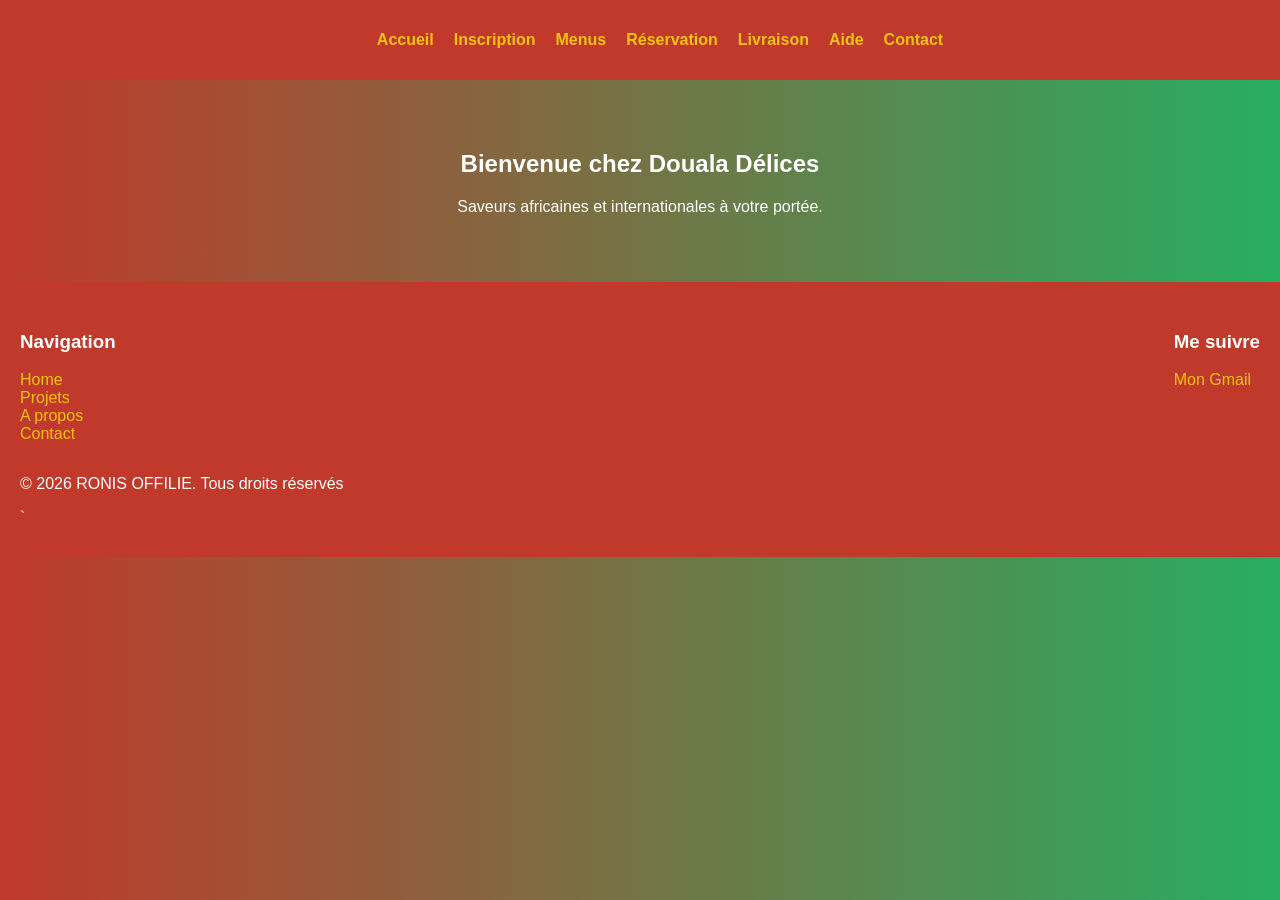
==== index.html @ bcc73917 "Modification du nom du fichier Accueil en index" ====
<!DOCTYPE html>
<html lang="fr">
<head>
  <meta charset="UTF-8">
  <title>Accueil - Douala Délices</title>
  <link rel="stylesheet" href="accueil.css">
</head>
<body>
  <header>
    <nav>
      <ul>
        <li><a href="accueil.html">Accueil</a></li>
        <li><a href="inscription.html">Inscription</a></li>
        <li><a href="menus.html">Menus</a></li>
        <li><a href="reservation.html">Réservation</a></li>
        <li><a href="livraison.html">Livraison</a></li>
        <li><a href="aide.html">Aide</a></li>
        <li><a href="contact.html">Contact</a></li>
      </ul>
    </nav>
  </header>

  <section class="hero">
    <h1>Bienvenue chez Douala Délices</h1>
    <p>Saveurs africaines et internationales à votre portée.</p>
  </section>

  <!-- Footer -->
    <footer class="footer">
        <div class="footer-container">
            <!-- Navigation -->
            <div class="footer-links">
                <h3>Navigation</h3>
                <ul>
                    <li><a href="menu.html">Home</a></li>
                    <li><a href="Mes projets.html">Projets</a></li>
                    <li><a href="about.html">A propos</a></li>
                    <li><a href="contact.html">Contact</a></li>
                </ul>
            </div>
            <!-- Réseaux sociaux -->
            <div class="footer-social">
                <h3>Me suivre</h3>
                <ul>
                    <li><a href="mailto:offilieoffilie@gmail.com">Mon Gmail</a></li>
                </ul>
                    <div class="social-icons">
                        <a href="https://www.tiktok.com/@linformaticien18" target="_blank" class="tiktok"><i class="fab fa-tiktok"></i></a>
                        <a href="https://github.com/ronisia-a11" target="_blank" class="github"><i class="fab fa-github"></i></a>
                        <a href="https://www.linkedin.com/in/ronis-offilie-falleu-lendeu-3676a8395/" target="_blank" class="linkedin"><i class="fab fa-linkedin"></i></a>
                    </div>
            </div>
        </div>
        <div class="footer-bottom">
          <p>&copy; 2026 RONIS OFFILIE. Tous droits réservés</p>
 `      </div>
  </footer>

</body>
</html>
---- accueil.css ----
html {
  scroll-behavior: smooth;
}

body {
  font-family: 'Segoe UI', sans-serif;
  margin: 0;
  background: linear-gradient(to right, #C0392B, #27AE60);
}

header {
  background-color: #C0392B;
  padding: 15px;
}

nav ul {
  list-style: none;
  display: flex;
  justify-content: center;
  gap: 20px;
}

nav a {
  color: #F1C40F;
  text-decoration: none;
  font-weight: bold;
}

.hero {
  text-align: center;
  padding: 50px;
  background: linear-gradient(to right, #C0392B, #27AE60);
  color: white;
}

/* Footer */
.footer {
  background-color: #C0392B;
  color: white;
  padding: 30px 20px;
}

.footer-container {
  display: flex;
  justify-content: space-between;
  flex-wrap: wrap;
}

.footer-links ul, .footer-social ul {
  list-style: none;
  padding: 0;
}

.footer-links a, .footer-social a {
  color: #F1C40F;
  text-decoration: none;
}

/* Icônes colorées */
.social-icons a {
  margin: 0 10px;
  font-size: 24px;
}

.tiktok { color: #000000; }
.github { color: #333333; }
.linkedin { color: #0077B5; }
.Whatsapp { color: #25D366; }
.Telephone { color: #C0392B; }

/* Responsive */
@media (max-width: 600px) {
  .footer-container {
    flex-direction: column;
    text-align: center;
  }
  .social-icons {
    justify-content: center;
  }
}
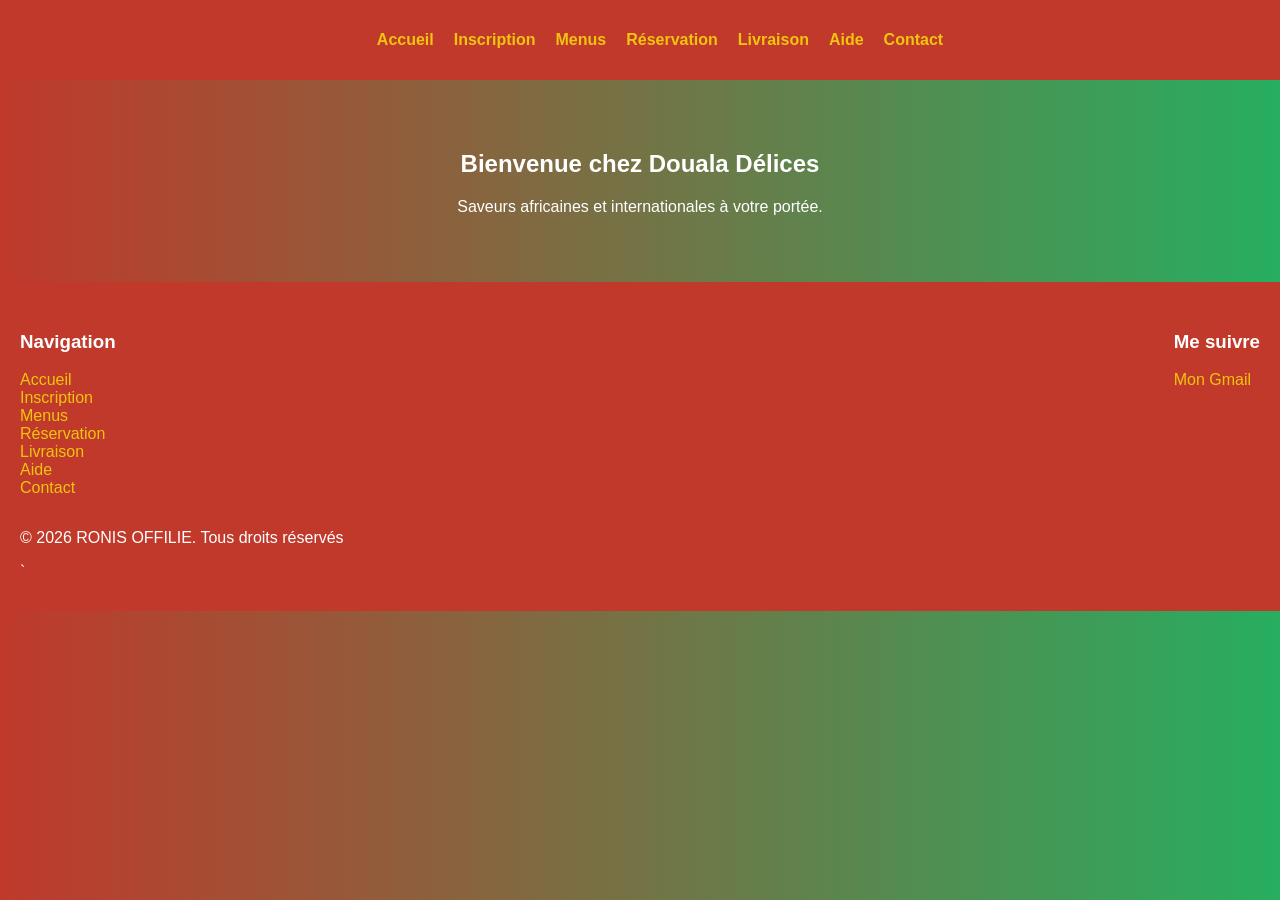
==== commit 0607dd4d: "Modification des liens des navbar et footers" ====
--- a/index.html
+++ b/index.html
@@ -9,7 +9,7 @@
   <header>
     <nav>
       <ul>
-        <li><a href="accueil.html">Accueil</a></li>
+        <li><a href="index.html">Accueil</a></li>
         <li><a href="inscription.html">Inscription</a></li>
         <li><a href="menus.html">Menus</a></li>
         <li><a href="reservation.html">Réservation</a></li>
@@ -32,10 +32,13 @@
             <div class="footer-links">
                 <h3>Navigation</h3>
                 <ul>
-                    <li><a href="menu.html">Home</a></li>
-                    <li><a href="Mes projets.html">Projets</a></li>
-                    <li><a href="about.html">A propos</a></li>
-                    <li><a href="contact.html">Contact</a></li>
+                  <li><a href="index.html">Accueil</a></li>
+                  <li><a href="inscription.html">Inscription</a></li>
+                  <li><a href="menus.html">Menus</a></li>
+                  <li><a href="reservation.html">Réservation</a></li>
+                  <li><a href="livraison.html">Livraison</a></li>
+                  <li><a href="aide.html">Aide</a></li>
+                  <li><a href="contact.html">Contact</a></li>
                 </ul>
             </div>
             <!-- Réseaux sociaux -->
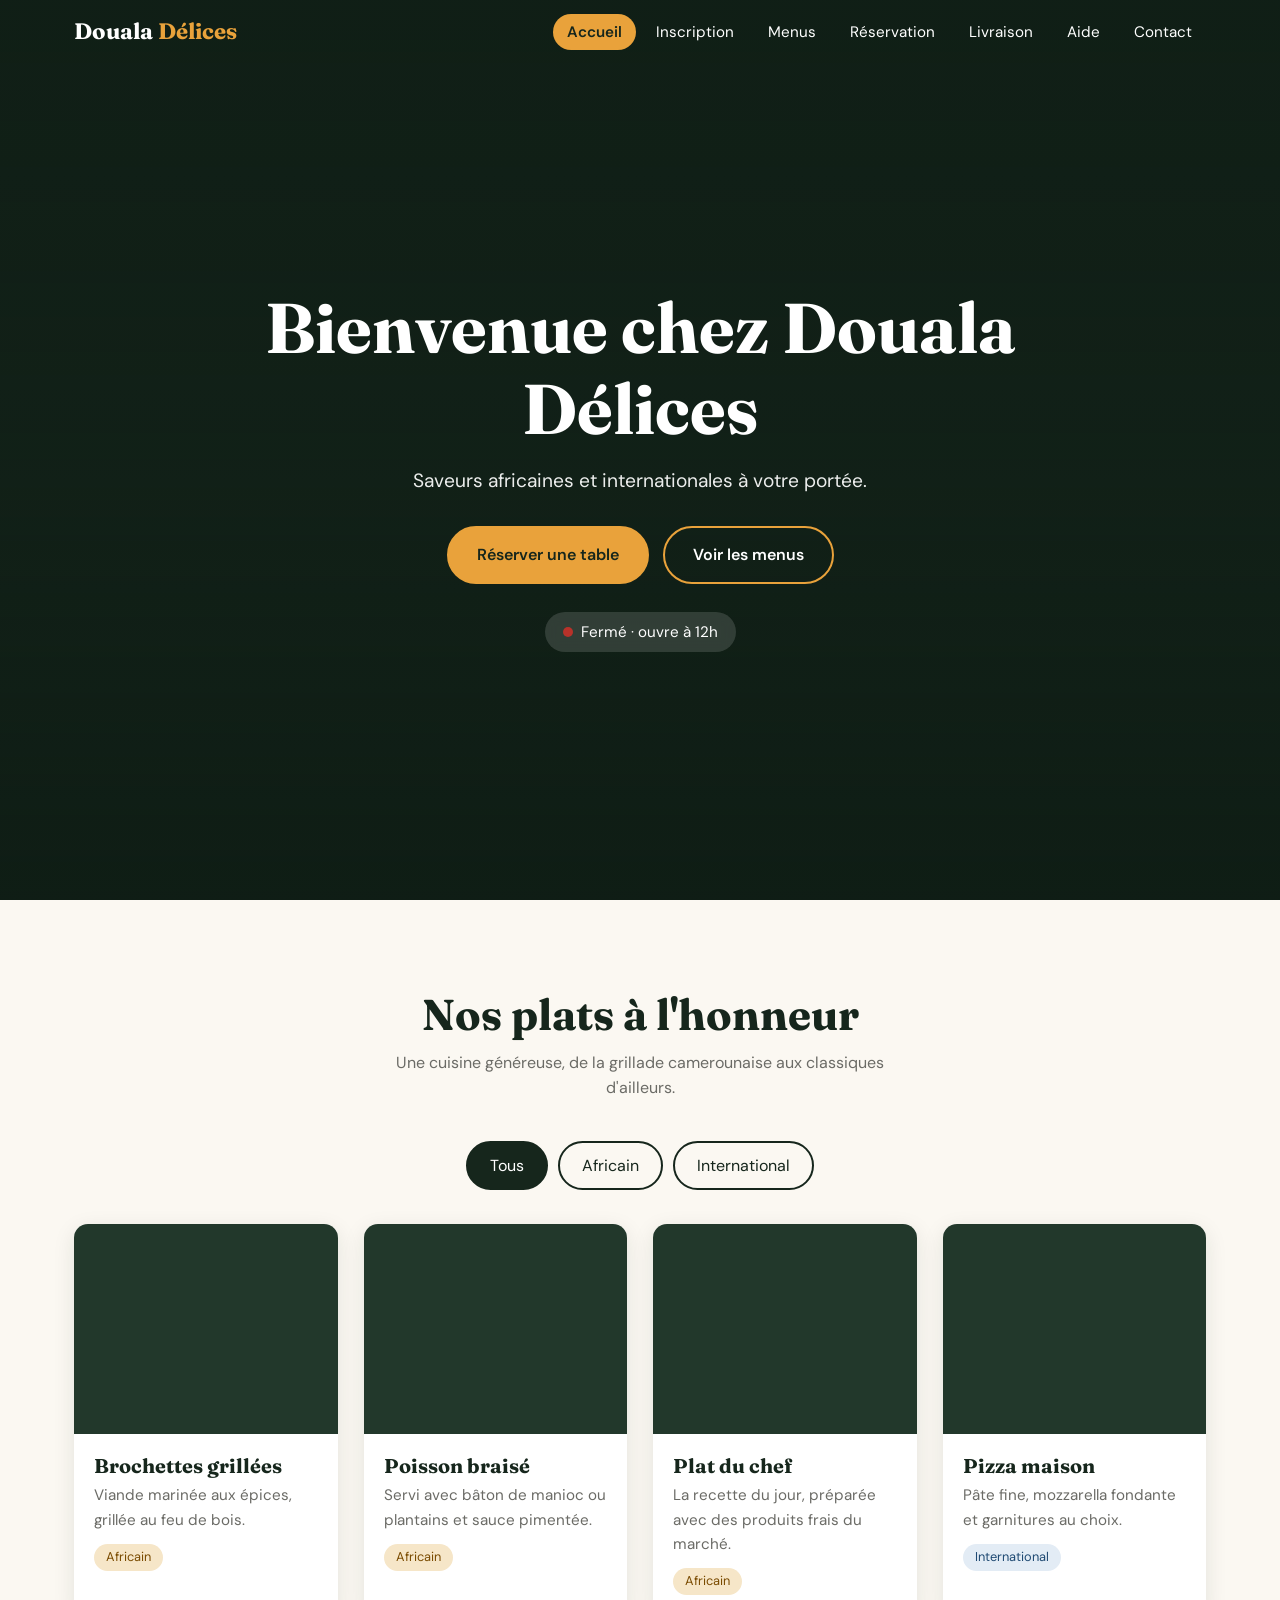
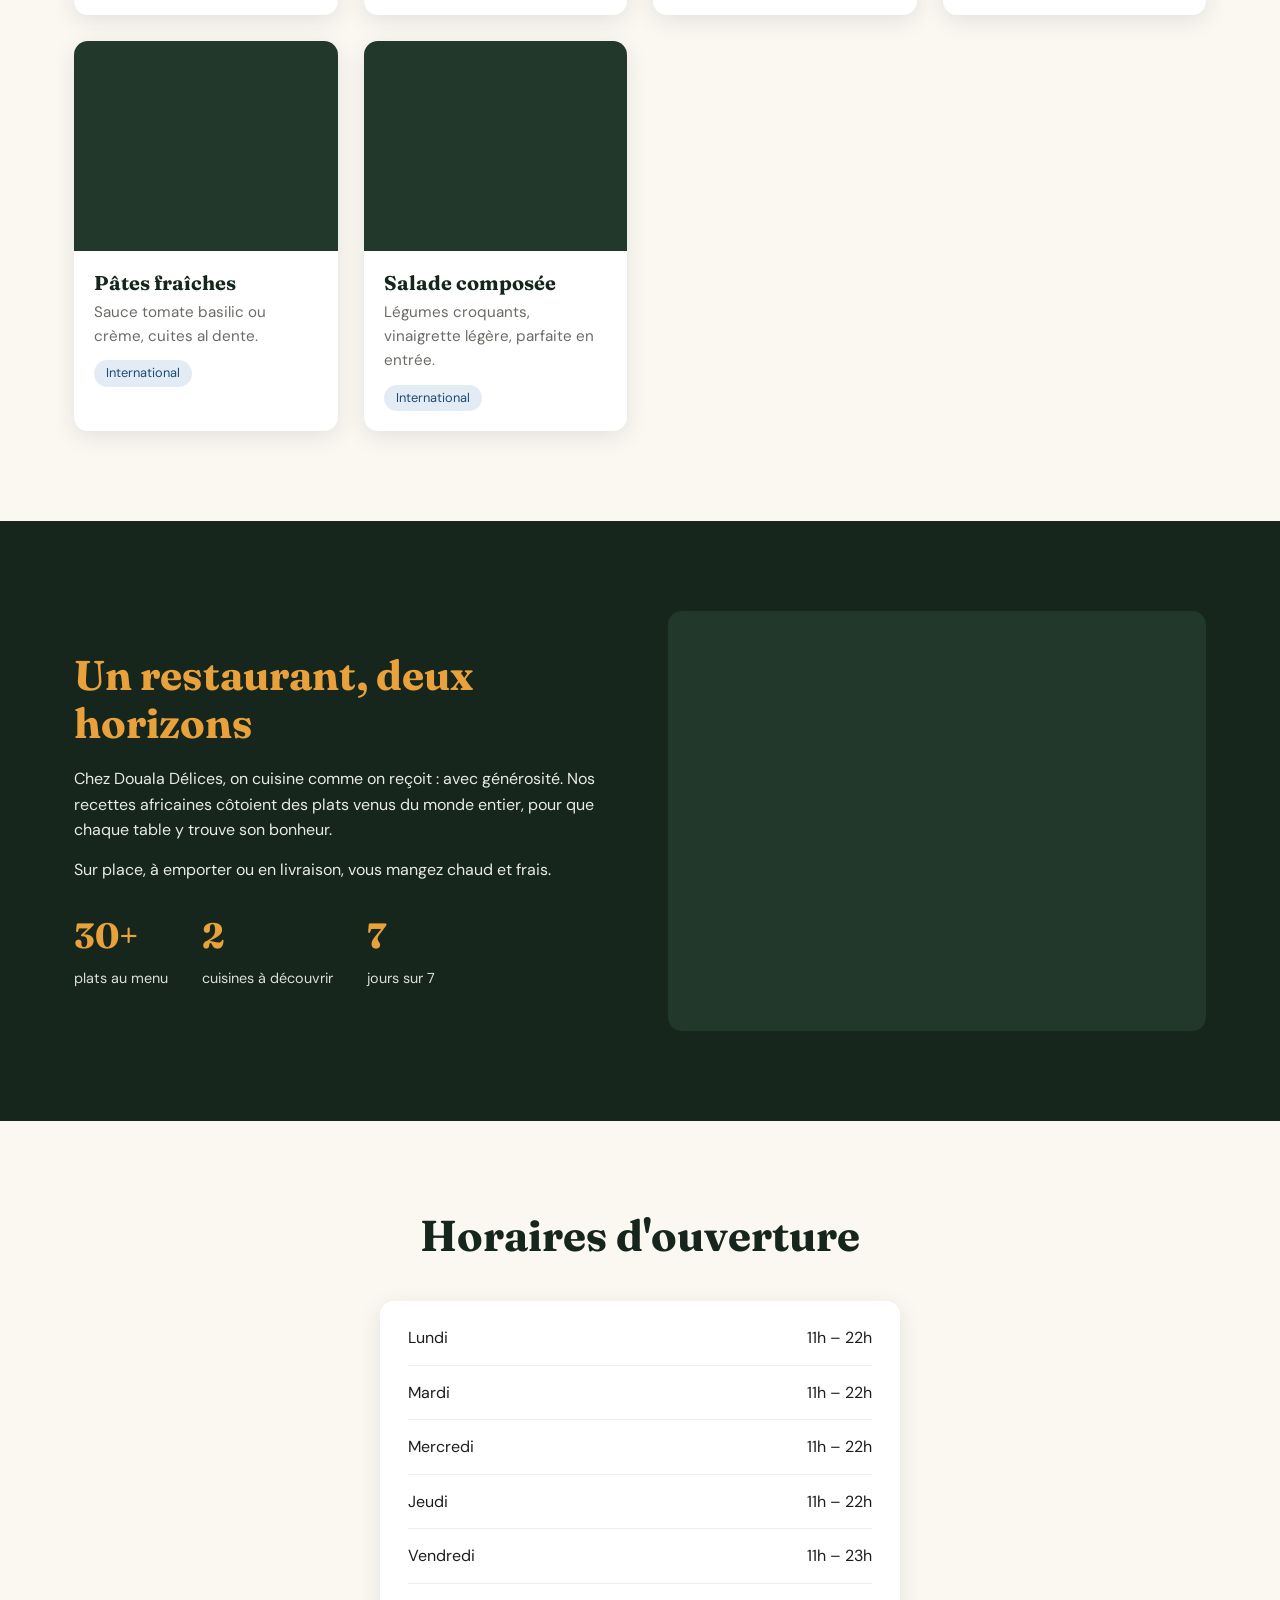
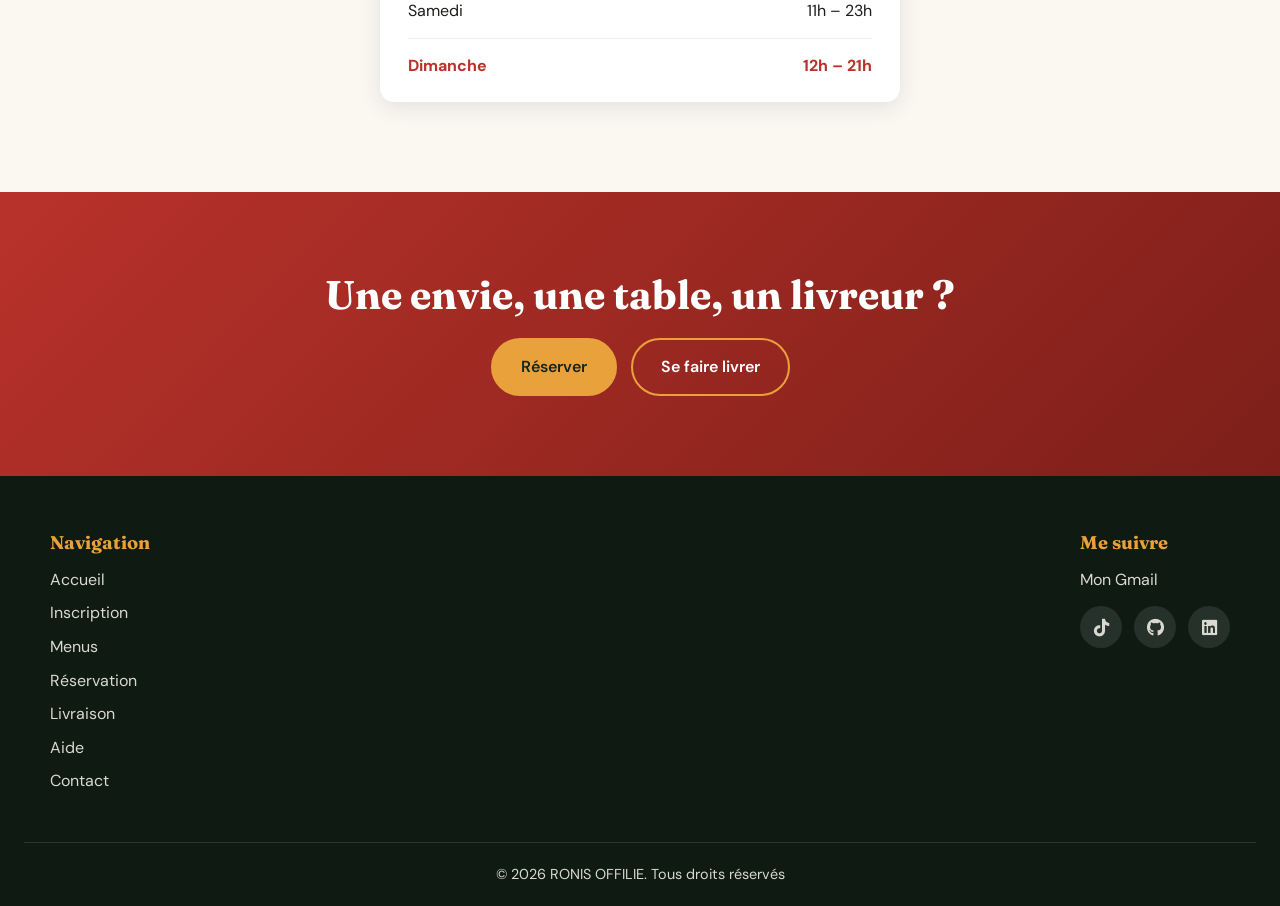
==== commit 3916501a: "Redesign des pages Accueil et inscription, modification du fichier livraison.html, ajout des fichier" ====
--- a/index.html
+++ b/index.html
@@ -2,14 +2,20 @@
 <html lang="fr">
 <head>
   <meta charset="UTF-8">
+  <meta name="viewport" content="width=device-width, initial-scale=1">
   <title>Accueil - Douala Délices</title>
+  <link rel="preconnect" href="https://fonts.googleapis.com">
+  <link href="https://fonts.googleapis.com/css2?family=DM+Sans:wght@400;500;700&family=Fraunces:opsz,wght@9..144,600;9..144,700&display=swap" rel="stylesheet">
+  <link rel="stylesheet" href="https://cdnjs.cloudflare.com/ajax/libs/font-awesome/6.5.1/css/all.min.css">
   <link rel="stylesheet" href="accueil.css">
 </head>
 <body>
-  <header>
+  <header id="entete">
     <nav>
-      <ul>
-        <li><a href="index.html">Accueil</a></li>
+      <a class="logo" href="index.html">Douala <span>Délices</span></a>
+      <button class="burger" id="burger" aria-label="Ouvrir le menu" aria-expanded="false">&#9776;</button>
+      <ul id="liens">
+        <li><a href="index.html" class="actif">Accueil</a></li>
         <li><a href="inscription.html">Inscription</a></li>
         <li><a href="menus.html">Menus</a></li>
         <li><a href="reservation.html">Réservation</a></li>
@@ -21,43 +27,181 @@
   </header>
 
   <section class="hero">
-    <h1>Bienvenue chez Douala Délices</h1>
-    <p>Saveurs africaines et internationales à votre portée.</p>
+    <div class="slide on" style="background-image:url('https://images.unsplash.com/photo-1414235077428-338989a2e8c0?auto=format&fit=crop&w=1600&q=70')"></div>
+    <div class="slide" style="background-image:url('https://images.unsplash.com/photo-1517248135467-4c7edcad34c4?auto=format&fit=crop&w=1600&q=70')"></div>
+    <div class="slide" style="background-image:url('https://images.unsplash.com/photo-1504674900247-0877df9cc836?auto=format&fit=crop&w=1600&q=70')"></div>
+    <div class="hero-contenu">
+      <h1>Bienvenue chez Douala Délices</h1>
+      <p>Saveurs africaines et internationales à votre portée.</p>
+      <div class="boutons">
+        <a class="btn btn-or" href="reservation.html">Réserver une table</a>
+        <a class="btn btn-ghost" href="menus.html">Voir les menus</a>
+      </div>
+      <div class="statut" id="statut"><i></i><span>Horaires du jour…</span></div>
+    </div>
+  </section>
+
+  <section class="bloc" id="plats">
+    <div class="titre reveal">
+      <h2>Nos plats à l'honneur</h2>
+      <p>Une cuisine généreuse, de la grillade camerounaise aux classiques d'ailleurs.</p>
+    </div>
+    <div class="filtres reveal" role="group" aria-label="Filtrer les plats">
+      <button class="actif" data-filtre="tous">Tous</button>
+      <button data-filtre="africain">Africain</button>
+      <button data-filtre="international">International</button>
+    </div>
+    <div class="plats">
+      <article class="plat reveal" data-cat="africain">
+        <div class="photo" style="background-image:url('https://images.unsplash.com/photo-1555939594-58d7cb561ad1?auto=format&fit=crop&w=800&q=70')"></div>
+        <div class="txt"><h3>Brochettes grillées</h3><p>Viande marinée aux épices, grillée au feu de bois.</p><span class="tag">Africain</span></div>
+      </article>
+      <article class="plat reveal" data-cat="africain">
+        <div class="photo" style="background-image:url('https://images.unsplash.com/photo-1467003909585-2f8a72700288?auto=format&fit=crop&w=800&q=70')"></div>
+        <div class="txt"><h3>Poisson braisé</h3><p>Servi avec bâton de manioc ou plantains et sauce pimentée.</p><span class="tag">Africain</span></div>
+      </article>
+      <article class="plat reveal" data-cat="africain">
+        <div class="photo" style="background-image:url('https://images.unsplash.com/photo-1504674900247-0877df9cc836?auto=format&fit=crop&w=800&q=70')"></div>
+        <div class="txt"><h3>Plat du chef</h3><p>La recette du jour, préparée avec des produits frais du marché.</p><span class="tag">Africain</span></div>
+      </article>
+      <article class="plat reveal" data-cat="international">
+        <div class="photo" style="background-image:url('https://images.unsplash.com/photo-1565299624946-b28f40a0ae38?auto=format&fit=crop&w=800&q=70')"></div>
+        <div class="txt"><h3>Pizza maison</h3><p>Pâte fine, mozzarella fondante et garnitures au choix.</p><span class="tag">International</span></div>
+      </article>
+      <article class="plat reveal" data-cat="international">
+        <div class="photo" style="background-image:url('https://images.unsplash.com/photo-1473093295043-cdd812d0e601?auto=format&fit=crop&w=800&q=70')"></div>
+        <div class="txt"><h3>Pâtes fraîches</h3><p>Sauce tomate basilic ou crème, cuites al dente.</p><span class="tag">International</span></div>
+      </article>
+      <article class="plat reveal" data-cat="international">
+        <div class="photo" style="background-image:url('https://images.unsplash.com/photo-1546069901-ba9599a7e63c?auto=format&fit=crop&w=800&q=70')"></div>
+        <div class="txt"><h3>Salade composée</h3><p>Légumes croquants, vinaigrette légère, parfaite en entrée.</p><span class="tag">International</span></div>
+      </article>
+    </div>
+  </section>
+
+  <section class="apropos">
+    <div class="apropos-grille">
+      <div class="reveal">
+        <h2>Un restaurant, deux horizons</h2>
+        <p>Chez Douala Délices, on cuisine comme on reçoit : avec générosité. Nos recettes africaines côtoient des plats venus du monde entier, pour que chaque table y trouve son bonheur.</p>
+        <p>Sur place, à emporter ou en livraison, vous mangez chaud et frais.</p>
+        <div class="chiffres">
+          <div><strong data-cible="30">0</strong><span>plats au menu</span></div>
+          <div><strong data-cible="2">0</strong><span>cuisines à découvrir</span></div>
+          <div><strong data-cible="7">0</strong><span>jours sur 7</span></div>
+        </div>
+      </div>
+      <div class="img reveal" style="background-image:url('https://images.unsplash.com/photo-1559339352-11d035aa65de?auto=format&fit=crop&w=900&q=70')" role="img" aria-label="Salle du restaurant"></div>
+    </div>
+  </section>
+
+  <section class="bloc" id="horaires">
+    <div class="titre reveal"><h2>Horaires d'ouverture</h2></div>
+    <ul class="horaires reveal" id="liste-horaires">
+      <li data-j="1"><span>Lundi</span><span>11h – 22h</span></li>
+      <li data-j="2"><span>Mardi</span><span>11h – 22h</span></li>
+      <li data-j="3"><span>Mercredi</span><span>11h – 22h</span></li>
+      <li data-j="4"><span>Jeudi</span><span>11h – 22h</span></li>
+      <li data-j="5"><span>Vendredi</span><span>11h – 23h</span></li>
+      <li data-j="6"><span>Samedi</span><span>11h – 23h</span></li>
+      <li data-j="0"><span>Dimanche</span><span>12h – 21h</span></li>
+    </ul>
+  </section>
+
+  <section class="appel">
+    <h2>Une envie, une table, un livreur ?</h2>
+    <div class="boutons">
+      <a class="btn btn-or" href="reservation.html">Réserver</a>
+      <a class="btn btn-ghost" href="livraison.html">Se faire livrer</a>
+    </div>
   </section>
 
   <!-- Footer -->
-    <footer class="footer">
-        <div class="footer-container">
-            <!-- Navigation -->
-            <div class="footer-links">
-                <h3>Navigation</h3>
-                <ul>
-                  <li><a href="index.html">Accueil</a></li>
-                  <li><a href="inscription.html">Inscription</a></li>
-                  <li><a href="menus.html">Menus</a></li>
-                  <li><a href="reservation.html">Réservation</a></li>
-                  <li><a href="livraison.html">Livraison</a></li>
-                  <li><a href="aide.html">Aide</a></li>
-                  <li><a href="contact.html">Contact</a></li>
-                </ul>
-            </div>
-            <!-- Réseaux sociaux -->
-            <div class="footer-social">
-                <h3>Me suivre</h3>
-                <ul>
-                    <li><a href="mailto:offilieoffilie@gmail.com">Mon Gmail</a></li>
-                </ul>
-                    <div class="social-icons">
-                        <a href="https://www.tiktok.com/@linformaticien18" target="_blank" class="tiktok"><i class="fab fa-tiktok"></i></a>
-                        <a href="https://github.com/ronisia-a11" target="_blank" class="github"><i class="fab fa-github"></i></a>
-                        <a href="https://www.linkedin.com/in/ronis-offilie-falleu-lendeu-3676a8395/" target="_blank" class="linkedin"><i class="fab fa-linkedin"></i></a>
-                    </div>
-            </div>
+  <footer class="footer">
+    <div class="footer-container">
+      <!-- Navigation -->
+      <div class="footer-links">
+        <h3>Navigation</h3>
+        <ul>
+          <li><a href="index.html">Accueil</a></li>
+          <li><a href="inscription.html">Inscription</a></li>
+          <li><a href="menus.html">Menus</a></li>
+          <li><a href="reservation.html">Réservation</a></li>
+          <li><a href="livraison.html">Livraison</a></li>
+          <li><a href="aide.html">Aide</a></li>
+          <li><a href="contact.html">Contact</a></li>
+        </ul>
+      </div>
+      <!-- Réseaux sociaux -->
+      <div class="footer-social">
+        <h3>Me suivre</h3>
+        <ul>
+          <li><a href="mailto:offilieoffilie@gmail.com">Mon Gmail</a></li>
+        </ul>
+        <div class="social-icons">
+          <a href="https://www.tiktok.com/@linformaticien18" target="_blank" class="tiktok" aria-label="TikTok"><i class="fab fa-tiktok"></i></a>
+          <a href="https://github.com/ronisia-a11" target="_blank" class="github" aria-label="GitHub"><i class="fab fa-github"></i></a>
+          <a href="https://www.linkedin.com/in/ronis-offilie-falleu-lendeu-3676a8395/" target="_blank" class="linkedin" aria-label="LinkedIn"><i class="fab fa-linkedin"></i></a>
         </div>
-        <div class="footer-bottom">
-          <p>&copy; 2026 RONIS OFFILIE. Tous droits réservés</p>
- `      </div>
+      </div>
+    </div>
+    <div class="footer-bottom">
+      <p>&copy; 2026 RONIS OFFILIE. Tous droits réservés</p>
+    </div>
   </footer>
 
+  <button id="haut" aria-label="Retour en haut">&#8593;</button>
+
+  <script>
+    // Menu mobile
+    const burger = document.getElementById('burger'), liens = document.getElementById('liens');
+    burger.addEventListener('click', () => {
+      const ouvert = liens.classList.toggle('ouvert');
+      burger.setAttribute('aria-expanded', ouvert);
+    });
+
+    // En-tête + bouton retour en haut
+    const entete = document.getElementById('entete'), haut = document.getElementById('haut');
+    function onScroll() {
+      entete.classList.toggle('scrolled', scrollY > 60);
+      haut.classList.toggle('visible', scrollY > 500);
+    }
+    addEventListener('scroll', onScroll); onScroll();
+    haut.addEventListener('click', () => scrollTo({ top: 0, behavior: 'smooth' }));
+
+    // Diaporama du hero
+    const slides = document.querySelectorAll('.slide'); let s = 0;
+    setInterval(() => {
+      slides[s].classList.remove('on'); s = (s + 1) % slides.length; slides[s].classList.add('on');
+    }, 6000);
+
+    // Filtre des plats
+    const boutons = document.querySelectorAll('.filtres button'), plats = document.querySelectorAll('.plat');
+    boutons.forEach(b => b.addEventListener('click', () => {
+      boutons.forEach(x => x.classList.remove('actif')); b.classList.add('actif');
+      plats.forEach(p => p.classList.toggle('cache', b.dataset.filtre !== 'tous' && p.dataset.cat !== b.dataset.filtre));
+    }));
+
+    // Ouvert / fermé (heure de Douala)
+    const H = { 0: [12, 21], 1: [11, 22], 2: [11, 22], 3: [11, 22], 4: [11, 22], 5: [11, 23], 6: [11, 23] };
+    const maintenant = new Date(new Date().toLocaleString('en-US', { timeZone: 'Africa/Douala' }));
+    const j = maintenant.getDay(), h = maintenant.getHours() + maintenant.getMinutes() / 60;
+    const [o, f] = H[j], statut = document.getElementById('statut');
+    const ouvert = h >= o && h < f;
+    statut.classList.add(ouvert ? 'ouvert' : 'ferme');
+    statut.querySelector('span').textContent = ouvert ? `Ouvert maintenant · jusqu'à ${f}h` : `Fermé · ouvre à ${o}h`;
+    document.querySelector(`#liste-horaires li[data-j="${j}"]`).classList.add('auj');
+
+    // Apparition au défilement + compteurs
+    const io = new IntersectionObserver(es => es.forEach(e => {
+      if (!e.isIntersecting) return;
+      e.target.classList.add('vu'); io.unobserve(e.target);
+      e.target.querySelectorAll('[data-cible]').forEach(n => {
+        const cible = +n.dataset.cible; let v = 0;
+        const t = setInterval(() => { v += Math.max(1, Math.ceil(cible / 30)); if (v >= cible) { v = cible; clearInterval(t); } n.textContent = v + (cible >= 30 ? '+' : ''); }, 40);
+      });
+    }), { threshold: .15 });
+    document.querySelectorAll('.reveal').forEach(el => io.observe(el));
+  </script>
 </body>
 </html>
--- a/accueil.css
+++ b/accueil.css
@@ -1,82 +1,115 @@
-html {
-  scroll-behavior: smooth;
-}
+:root{--vert:#16261c;--vert2:#22382b;--or:#e9a23b;--rouge:#b8322a;--ivoire:#fbf8f2;--texte:#1d1d1b;--gris:#6b6b66;--r:14px}
+*{box-sizing:border-box;margin:0;padding:0}
+html{scroll-behavior:smooth}
+body{font-family:'DM Sans',system-ui,sans-serif;color:var(--texte);background:var(--ivoire);line-height:1.6}
+h1,h2,h3{font-family:'Fraunces',Georgia,serif;line-height:1.15}
+a{color:inherit;text-decoration:none}
+img{max-width:100%;display:block}
+:focus-visible{outline:3px solid var(--or);outline-offset:3px}
 
-body {
-  font-family: 'Segoe UI', sans-serif;
-  margin: 0;
-  background: linear-gradient(to right, #C0392B, #27AE60);
-}
+/* Navigation */
+header{position:fixed;inset:0 0 auto 0;z-index:50;transition:background .3s,box-shadow .3s}
+header.scrolled{background:var(--vert);box-shadow:0 4px 20px rgba(0,0,0,.25)}
+nav{max-width:1180px;margin:auto;padding:14px 24px;display:flex;align-items:center;justify-content:space-between}
+.logo{font-family:'Fraunces',serif;font-weight:700;font-size:1.4rem;color:#fff}
+.logo span{color:var(--or)}
+nav ul{list-style:none;display:flex;gap:6px}
+nav ul a{color:#fff;padding:8px 14px;border-radius:99px;font-size:.95rem;transition:background .2s}
+nav ul a:hover{background:rgba(255,255,255,.16)}
+nav ul a.actif{background:var(--or);color:var(--vert);font-weight:600}
+.burger{display:none;background:none;border:0;color:#fff;font-size:1.8rem;cursor:pointer}
 
-header {
-  background-color: #C0392B;
-  padding: 15px;
-}
+/* Hero */
+.hero{position:relative;min-height:100vh;display:grid;place-items:center;text-align:center;color:#fff;padding:120px 24px 80px;overflow:hidden;background:var(--vert)}
+.slide{position:absolute;inset:0;background-size:cover;background-position:center;opacity:0;transition:opacity 1.4s;transform:scale(1.05)}
+.slide.on{opacity:1;animation:zoom 9s linear forwards}
+@keyframes zoom{to{transform:scale(1.14)}}
+.hero::after{content:"";position:absolute;inset:0;background:linear-gradient(180deg,rgba(14,28,20,.7),rgba(14,28,20,.55) 50%,rgba(14,28,20,.85))}
+.hero-contenu{position:relative;z-index:2;max-width:760px}
+.hero h1{font-size:clamp(2.4rem,6vw,4.4rem);margin-bottom:16px}
+.hero p{font-size:1.2rem;opacity:.92;margin-bottom:30px}
+.boutons{display:flex;gap:14px;justify-content:center;flex-wrap:wrap}
+.btn{display:inline-block;padding:14px 28px;border-radius:99px;font-weight:600;border:2px solid var(--or);transition:transform .2s,background .2s,color .2s}
+.btn:hover{transform:translateY(-3px)}
+.btn-or{background:var(--or);color:var(--vert)}
+.btn-ghost{color:#fff}
+.btn-ghost:hover{background:#fff;color:var(--vert);border-color:#fff}
+.statut{position:relative;z-index:2;display:inline-flex;align-items:center;gap:8px;margin-top:28px;padding:8px 18px;border-radius:99px;background:rgba(255,255,255,.14);backdrop-filter:blur(6px);font-size:.95rem}
+.statut i{width:10px;height:10px;border-radius:50%;background:#7a7a7a}
+.statut.ouvert i{background:#4fd16a;box-shadow:0 0 0 4px rgba(79,209,106,.3)}
+.statut.ferme i{background:var(--rouge)}
 
-nav ul {
-  list-style: none;
-  display: flex;
-  justify-content: center;
-  gap: 20px;
-}
+/* Sections */
+section.bloc{max-width:1180px;margin:auto;padding:90px 24px}
+.titre{text-align:center;margin-bottom:40px}
+.titre h2{font-size:clamp(1.8rem,4vw,2.7rem);color:var(--vert)}
+.titre p{color:var(--gris);max-width:560px;margin:10px auto 0}
 
-nav a {
-  color: #F1C40F;
-  text-decoration: none;
-  font-weight: bold;
-}
+/* Filtres + plats */
+.filtres{display:flex;gap:10px;justify-content:center;margin-bottom:34px;flex-wrap:wrap}
+.filtres button{font:inherit;padding:10px 22px;border-radius:99px;border:2px solid var(--vert);background:transparent;color:var(--vert);cursor:pointer;transition:.2s}
+.filtres button:hover{background:rgba(22,38,28,.08)}
+.filtres button.actif{background:var(--vert);color:#fff}
+.plats{display:grid;grid-template-columns:repeat(auto-fit,minmax(260px,1fr));gap:26px}
+.plat{background:#fff;border-radius:var(--r);overflow:hidden;box-shadow:0 6px 22px rgba(22,38,28,.1);transition:transform .25s,opacity .3s}
+.plat:hover{transform:translateY(-6px)}
+.plat.cache{display:none}
+.plat .photo{height:210px;background:var(--vert2) center/cover}
+.plat div.txt{padding:20px}
+.plat h3{font-size:1.25rem;margin-bottom:6px;color:var(--vert)}
+.plat p{color:var(--gris);font-size:.95rem}
+.tag{display:inline-block;margin-top:12px;font-size:.8rem;padding:3px 12px;border-radius:99px;background:#f6e6c8;color:#7a4b00}
+.plat[data-cat=international] .tag{background:#e3ecf5;color:#1f4a73}
 
-.hero {
-  text-align: center;
-  padding: 50px;
-  background: linear-gradient(to right, #C0392B, #27AE60);
-  color: white;
-}
+/* À propos */
+.apropos{background:var(--vert);color:#fff}
+.apropos-grille{max-width:1180px;margin:auto;padding:90px 24px;display:grid;grid-template-columns:1fr 1fr;gap:56px;align-items:center}
+.apropos h2{font-size:clamp(1.8rem,4vw,2.6rem);margin-bottom:18px;color:var(--or)}
+.apropos p{opacity:.9;margin-bottom:14px}
+.apropos .img{height:420px;border-radius:var(--r);background:var(--vert2) center/cover}
+.chiffres{display:flex;gap:34px;margin-top:26px}
+.chiffres strong{display:block;font-family:'Fraunces',serif;font-size:2.2rem;color:var(--or)}
+.chiffres span{font-size:.9rem;opacity:.85}
+
+/* Horaires */
+.horaires{max-width:520px;margin:auto;background:#fff;border-radius:var(--r);padding:10px 28px;box-shadow:0 6px 22px rgba(22,38,28,.1)}
+.horaires li{list-style:none;display:flex;justify-content:space-between;padding:14px 0;border-bottom:1px solid #eee}
+.horaires li:last-child{border:0}
+.horaires li.auj{font-weight:700;color:var(--rouge)}
+
+/* Appel final */
+.appel{text-align:center;padding:80px 24px;background:linear-gradient(135deg,var(--rouge),#7d1f19);color:#fff}
+.appel h2{font-size:clamp(1.7rem,4vw,2.5rem);margin-bottom:20px}
 
 /* Footer */
-.footer {
-  background-color: #C0392B;
-  color: white;
-  padding: 30px 20px;
+.footer{background:#0f1a13;color:#d9d9d2;padding:56px 24px 0}
+.footer-container{max-width:1180px;margin:auto;display:flex;justify-content:space-between;gap:40px;flex-wrap:wrap}
+.footer h3{color:var(--or);margin-bottom:14px;font-size:1.15rem}
+.footer ul{list-style:none}
+.footer li{margin-bottom:8px}
+.footer a:hover{color:var(--or)}
+.social-icons{display:flex;gap:12px;margin-top:14px}
+.social-icons a{width:42px;height:42px;display:grid;place-items:center;border-radius:50%;background:rgba(255,255,255,.1);font-size:1.1rem;transition:.2s}
+.social-icons a:hover{background:var(--or);color:var(--vert);transform:translateY(-3px)}
+.footer-bottom{text-align:center;margin-top:40px;padding:20px;border-top:1px solid rgba(255,255,255,.12);font-size:.9rem}
+
+/* Retour en haut */
+#haut{position:fixed;right:20px;bottom:20px;width:48px;height:48px;border:0;border-radius:50%;background:var(--or);color:var(--vert);font-size:1.3rem;cursor:pointer;opacity:0;pointer-events:none;transition:.3s;z-index:40}
+#haut.visible{opacity:1;pointer-events:auto}
+
+/* Apparition au défilement (une seule fois, discrète) */
+.reveal{opacity:0;transform:translateY(24px);transition:opacity .7s,transform .7s}
+.reveal.vu{opacity:1;transform:none}
+
+@media(max-width:820px){
+  .burger{display:block}
+  nav ul{position:absolute;top:100%;left:0;right:0;flex-direction:column;background:var(--vert);padding:10px 24px 20px;display:none}
+  nav ul.ouvert{display:flex}
+  .apropos-grille{grid-template-columns:1fr}
+  .apropos .img{height:280px}
+  .footer-container{flex-direction:column}
 }
-
-.footer-container {
-  display: flex;
-  justify-content: space-between;
-  flex-wrap: wrap;
+@media(prefers-reduced-motion:reduce){
+  *{animation:none!important;transition:none!important;scroll-behavior:auto!important}
+  .reveal{opacity:1;transform:none}
 }
-
-.footer-links ul, .footer-social ul {
-  list-style: none;
-  padding: 0;
-}
-
-.footer-links a, .footer-social a {
-  color: #F1C40F;
-  text-decoration: none;
-}
-
-/* Icônes colorées */
-.social-icons a {
-  margin: 0 10px;
-  font-size: 24px;
-}
-
-.tiktok { color: #000000; }
-.github { color: #333333; }
-.linkedin { color: #0077B5; }
-.Whatsapp { color: #25D366; }
-.Telephone { color: #C0392B; }
-
-/* Responsive */
-@media (max-width: 600px) {
-  .footer-container {
-    flex-direction: column;
-    text-align: center;
-  }
-  .social-icons {
-    justify-content: center;
-  }
-}
-
-
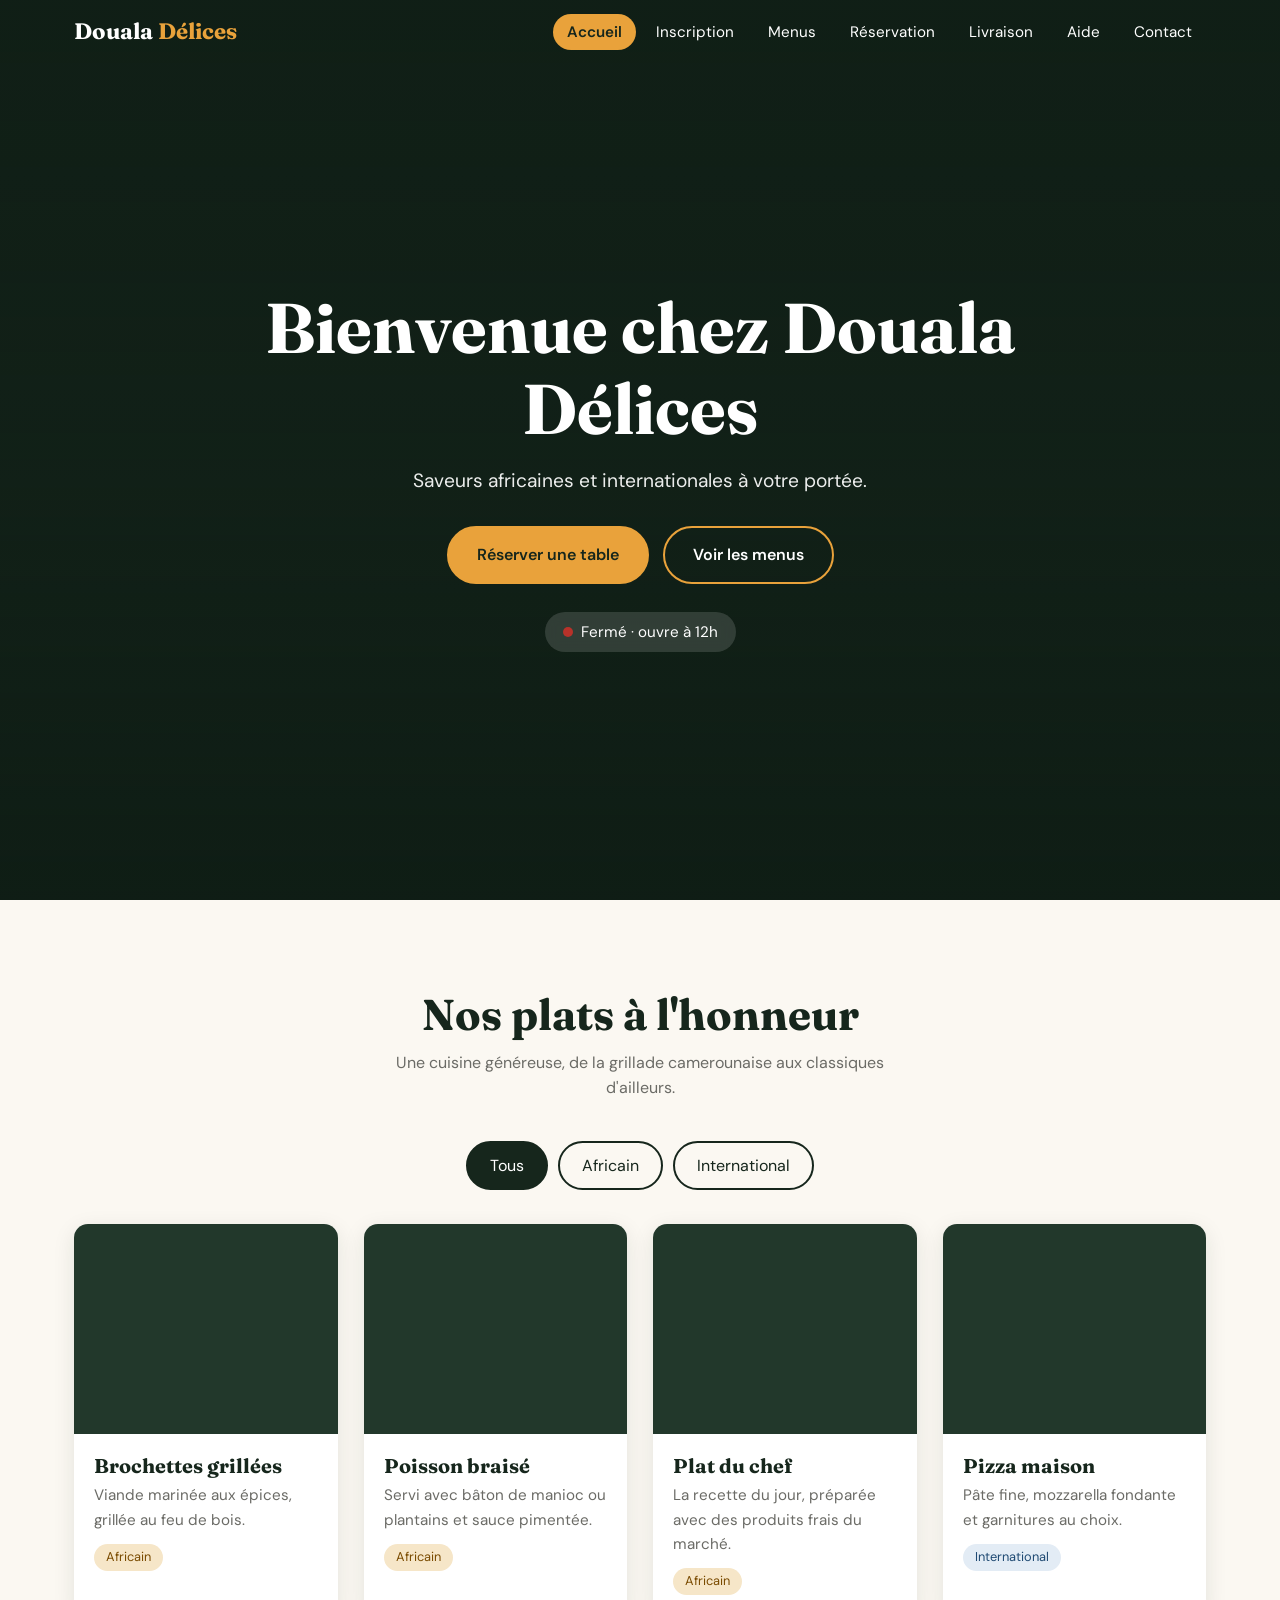
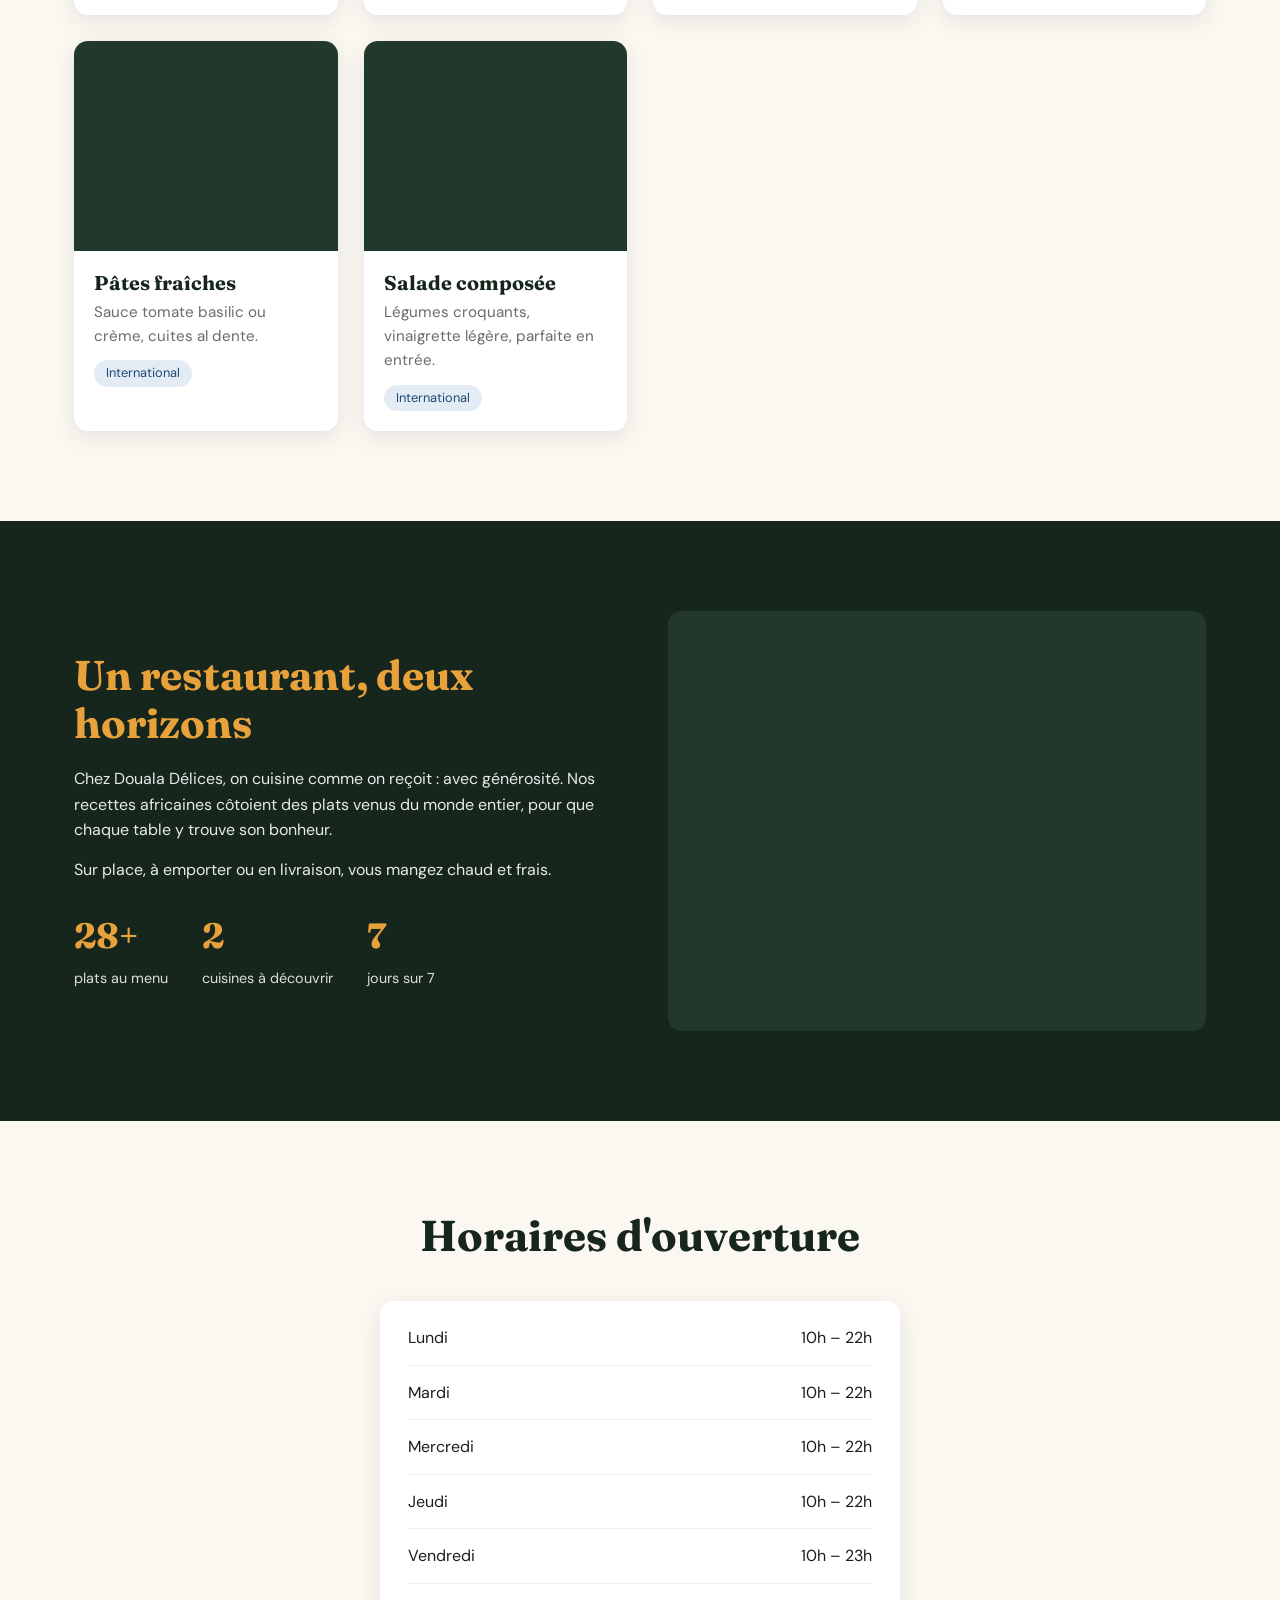
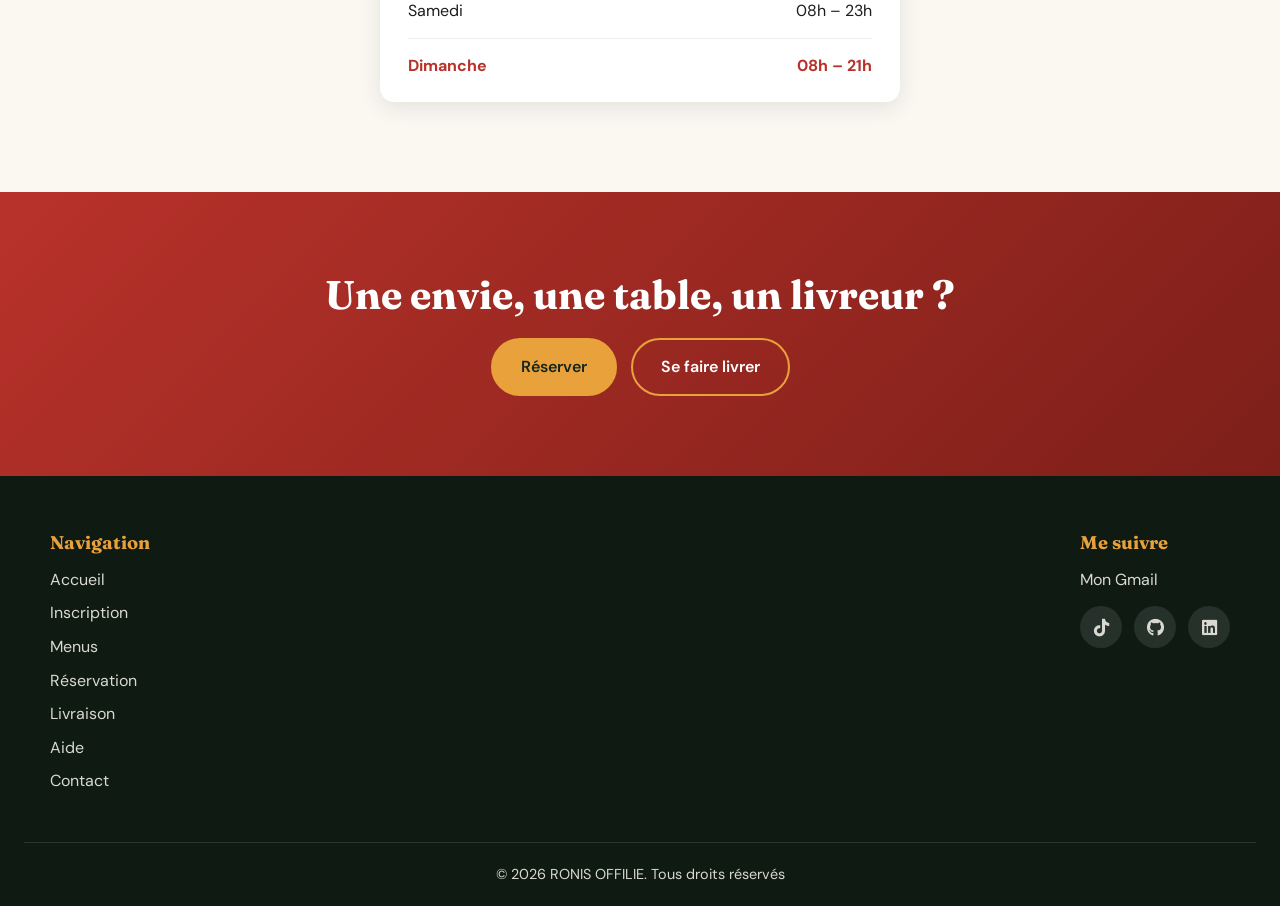
==== commit 682fa6aa: "Modification des heures d'ouverture du restaurant" ====
--- a/index.html
+++ b/index.html
@@ -98,13 +98,13 @@
   <section class="bloc" id="horaires">
     <div class="titre reveal"><h2>Horaires d'ouverture</h2></div>
     <ul class="horaires reveal" id="liste-horaires">
-      <li data-j="1"><span>Lundi</span><span>11h – 22h</span></li>
-      <li data-j="2"><span>Mardi</span><span>11h – 22h</span></li>
-      <li data-j="3"><span>Mercredi</span><span>11h – 22h</span></li>
-      <li data-j="4"><span>Jeudi</span><span>11h – 22h</span></li>
-      <li data-j="5"><span>Vendredi</span><span>11h – 23h</span></li>
-      <li data-j="6"><span>Samedi</span><span>11h – 23h</span></li>
-      <li data-j="0"><span>Dimanche</span><span>12h – 21h</span></li>
+      <li data-j="1"><span>Lundi</span><span>10h – 22h</span></li>
+      <li data-j="2"><span>Mardi</span><span>10h – 22h</span></li>
+      <li data-j="3"><span>Mercredi</span><span>10h – 22h</span></li>
+      <li data-j="4"><span>Jeudi</span><span>10h – 22h</span></li>
+      <li data-j="5"><span>Vendredi</span><span>10h – 23h</span></li>
+      <li data-j="6"><span>Samedi</span><span>08h – 23h</span></li>
+      <li data-j="0"><span>Dimanche</span><span>08h – 21h</span></li>
     </ul>
   </section>
 
